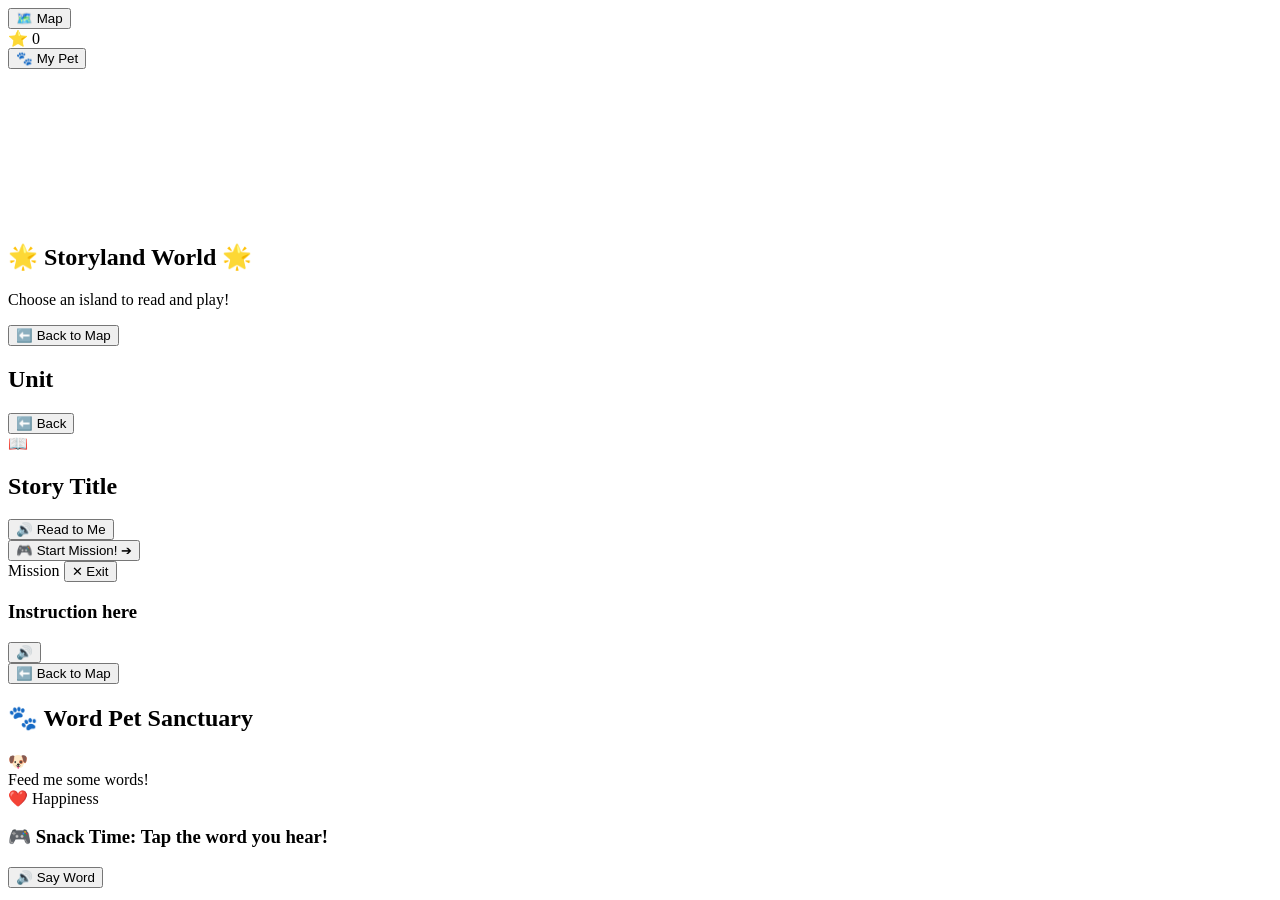
==== reading/index.html @ 29c4f7f6 "Add initial HTML structure for reading app" ====
<!DOCTYPE html>
<html lang="en">
<head>
  <meta charset="UTF-8">
  <meta name="viewport" content="width=device-width, initial-scale=1.0, maximum-scale=1.0, user-scalable=no">
  <title>Fun with Reading - Storyland</title>
  <!-- ฟอนต์สำหรับเด็กประถม: ตัว 'a' และ 'g' หัวกลมเหมือนลายมือโรงเรียน -->
  <link rel="preconnect" href="https://fonts.googleapis.com">
  <link rel="preconnect" href="https://fonts.gstatic.com" crossorigin>
  <link href="https://fonts.googleapis.com/css2?family=Fredoka:wght@400;600;700&display=swap" rel="stylesheet">
  <link rel="stylesheet" href="style.css">
</head>
<body>

  <!-- แถบด้านบนแสดงความคืบหน้า -->
  <header class="top-nav">
    <button id="btnHome" class="nav-btn" onclick="showScreen('worldMapScreen')">🗺️ Map</button>
    <div class="stars-counter">⭐ <span id="totalStars">0</span></div>
    <button id="btnPet" class="nav-btn pet-nav-btn" onclick="openPetMode()">🐾 My Pet</button>
  </header>

  <!-- Canvas สำหรับเอฟเฟกต์พลุกระดาษฉลองชัยชนะ -->
  <canvas id="confettiCanvas"></canvas>

  <main class="app-container">

    <!-- หน้า 1: แผนที่โลก 11 หน่วยการเรียนรู้ (World Map) -->
    <section id="worldMapScreen" class="screen active">
      <div class="header-box">
        <h1>🌟 Storyland World 🌟</h1>
        <p>Choose an island to read and play!</p>
      </div>
      <div class="islands-grid" id="islandsContainer"></div>
    </section>

    <!-- หน้า 2: รายชื่อนิทานในแต่ละหน่วย (Story Selection) -->
    <section id="storySelectScreen" class="screen">
      <button class="back-pill" onclick="showScreen('worldMapScreen')">⬅️ Back to Map</button>
      <h2 id="currentUnitTitle" class="unit-title">Unit</h2>
      <div class="stories-grid" id="storiesContainer"></div>
    </section>

    <!-- หน้า 3: หน้านิทาน + คาราโอเกะอ่านออกเสียง (Story Reader) -->
    <section id="storyReaderScreen" class="screen">
      <button class="back-pill" onclick="showScreen('storySelectScreen')">⬅️ Back</button>
      
      <div class="reader-card">
        <div class="story-illustration" id="storyEmojiHero">📖</div>
        <h2 id="readerTitle">Story Title</h2>
        
        <div class="story-text-container" id="storyLinesBox"></div>

        <div class="audio-controls">
          <button id="btnReadAloud" class="btn-giant play-btn" onclick="readStoryAloud()">
            🔊 Read to Me
          </button>
        </div>

        <button class="btn-giant next-mission-btn" onclick="startMission()">
          🎮 Start Mission! ➔
        </button>
      </div>
    </section>

    <!-- หน้า 4: ลานประลองมินิเกมตามแต่ละหน่วย (Mission Stage) -->
    <section id="gamePlayScreen" class="screen">
      <div class="game-top-bar">
        <span id="gameMissionBadge" class="mission-tag">Mission</span>
        <button class="btn-close" onclick="exitToReader()">✕ Exit</button>
      </div>

      <div class="mission-card" id="missionCard">
        <div class="prompt-box">
          <h3 id="gameInstruction">Instruction here</h3>
          <button class="tts-small-btn" onclick="speakInstruction()">🔊</button>
        </div>

        <!-- กล่องสำหรับโหลดหน้าเกมเพลย์เฉพาะของแต่ละหน่วย -->
        <div id="dynamicGameArea" class="game-playfield"></div>
      </div>
    </section>

    <!-- หน้า 5: โหมดสัตว์เลี้ยงทบทวนคำศัพท์ (Vocab Pet Sanctuary) -->
    <section id="petScreen" class="screen">
      <button class="back-pill" onclick="showScreen('worldMapScreen')">⬅️ Back to Map</button>
      <div class="pet-card">
        <h2>🐾 Word Pet Sanctuary</h2>
        <div class="pet-avatar-stage">
          <div id="petAvatar" class="pet-avatar">🐶</div>
          <div class="pet-bubble" id="petSpeech">Feed me some words!</div>
        </div>

        <div class="pet-stats">
          <div class="stat-bar">
            <span>❤️ Happiness</span>
            <div class="bar-outer"><div id="petHeartBar" class="bar-inner" style="width: 50%;"></div></div>
          </div>
        </div>

        <div class="vocab-game-box">
          <h3>🎮 Snack Time: Tap the word you hear!</h3>
          <button class="btn-speaker" onclick="playVocabAudioPrompt()">🔊 Say Word</button>
          <div class="vocab-bubble-row" id="vocabChoicesBox"></div>
        </div>
      </div>
    </section>

  </main>

  <script src="data.js"></script>
  <script src="app.js"></script>
</body>
</html>
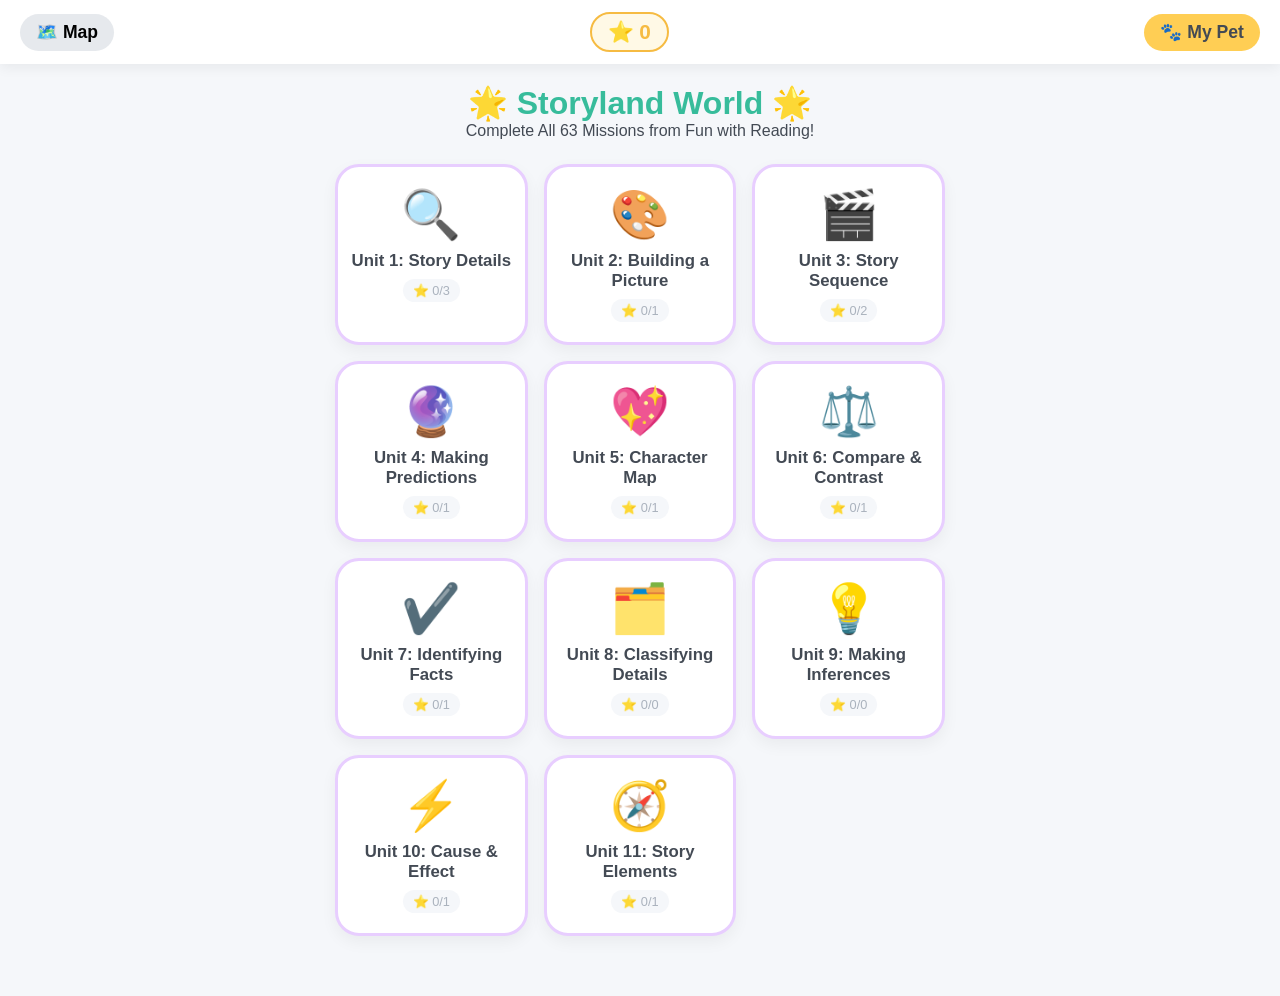
==== commit 7339653b: "Update index.html" ====
--- a/reading/index.html
+++ b/reading/index.html
@@ -2,9 +2,8 @@
 <html lang="en">
 <head>
   <meta charset="UTF-8">
-  <meta name="viewport" content="width=device-width, initial-scale=1.0, maximum-scale=1.0, user-scalable=no">
-  <title>Fun with Reading - Storyland</title>
-  <!-- ฟอนต์สำหรับเด็กประถม: ตัว 'a' และ 'g' หัวกลมเหมือนลายมือโรงเรียน -->
+  <meta name="viewport" content="width=device-width, initial-scale=1.0, maximum-scale=1.0, user-scalable=no, viewport-fit=cover">
+  <title>Fun with Reading - Full Curriculum (63 Stories)</title>
   <link rel="preconnect" href="https://fonts.googleapis.com">
   <link rel="preconnect" href="https://fonts.gstatic.com" crossorigin>
   <link href="https://fonts.googleapis.com/css2?family=Fredoka:wght@400;600;700&display=swap" rel="stylesheet">
@@ -12,35 +11,34 @@
 </head>
 <body>
 
-  <!-- แถบด้านบนแสดงความคืบหน้า -->
+  <!-- แถบนำทางด้านบน -->
   <header class="top-nav">
-    <button id="btnHome" class="nav-btn" onclick="showScreen('worldMapScreen')">🗺️ Map</button>
+    <button class="nav-btn" onclick="showScreen('worldMapScreen')">🗺️ Map</button>
     <div class="stars-counter">⭐ <span id="totalStars">0</span></div>
-    <button id="btnPet" class="nav-btn pet-nav-btn" onclick="openPetMode()">🐾 My Pet</button>
+    <button class="nav-btn pet-nav-btn" onclick="openPetMode()">🐾 My Pet</button>
   </header>
 
-  <!-- Canvas สำหรับเอฟเฟกต์พลุกระดาษฉลองชัยชนะ -->
   <canvas id="confettiCanvas"></canvas>
 
   <main class="app-container">
 
-    <!-- หน้า 1: แผนที่โลก 11 หน่วยการเรียนรู้ (World Map) -->
+    <!-- 1. แผนที่ 11 หน่วยการเรียนรู้ -->
     <section id="worldMapScreen" class="screen active">
       <div class="header-box">
         <h1>🌟 Storyland World 🌟</h1>
-        <p>Choose an island to read and play!</p>
+        <p>Complete All 63 Missions from Fun with Reading!</p>
       </div>
       <div class="islands-grid" id="islandsContainer"></div>
     </section>
 
-    <!-- หน้า 2: รายชื่อนิทานในแต่ละหน่วย (Story Selection) -->
+    <!-- 2. หน้ารายชื่อนิทานในแต่ละหน่วย -->
     <section id="storySelectScreen" class="screen">
       <button class="back-pill" onclick="showScreen('worldMapScreen')">⬅️ Back to Map</button>
       <h2 id="currentUnitTitle" class="unit-title">Unit</h2>
       <div class="stories-grid" id="storiesContainer"></div>
     </section>
 
-    <!-- หน้า 3: หน้านิทาน + คาราโอเกะอ่านออกเสียง (Story Reader) -->
+    <!-- 3. หน้านิทาน + คาราโอเกะ -->
     <section id="storyReaderScreen" class="screen">
       <button class="back-pill" onclick="showScreen('storySelectScreen')">⬅️ Back</button>
       
@@ -51,43 +49,42 @@
         <div class="story-text-container" id="storyLinesBox"></div>
 
         <div class="audio-controls">
-          <button id="btnReadAloud" class="btn-giant play-btn" onclick="readStoryAloud()">
+          <button class="btn-giant play-btn" onclick="readStoryAloud()">
             🔊 Read to Me
           </button>
         </div>
 
-        <button class="btn-giant next-mission-btn" onclick="startMission()">
-          🎮 Start Mission! ➔
+        <button class="btn-giant next-mission-btn" onclick="startStoryMission()">
+          🎮 Play Mission! ➔
         </button>
       </div>
     </section>
 
-    <!-- หน้า 4: ลานประลองมินิเกมตามแต่ละหน่วย (Mission Stage) -->
+    <!-- 4. หน้าทำภารกิจ/มินิเกม -->
     <section id="gamePlayScreen" class="screen">
       <div class="game-top-bar">
-        <span id="gameMissionBadge" class="mission-tag">Mission</span>
-        <button class="btn-close" onclick="exitToReader()">✕ Exit</button>
+        <span id="gameProgressTag" class="mission-tag">Question 1/4</span>
+        <button class="btn-close" onclick="exitToReader()">✕</button>
       </div>
 
-      <div class="mission-card" id="missionCard">
+      <div class="mission-card">
         <div class="prompt-box">
-          <h3 id="gameInstruction">Instruction here</h3>
+          <h3 id="gameInstruction">Instruction</h3>
           <button class="tts-small-btn" onclick="speakInstruction()">🔊</button>
         </div>
 
-        <!-- กล่องสำหรับโหลดหน้าเกมเพลย์เฉพาะของแต่ละหน่วย -->
         <div id="dynamicGameArea" class="game-playfield"></div>
       </div>
     </section>
 
-    <!-- หน้า 5: โหมดสัตว์เลี้ยงทบทวนคำศัพท์ (Vocab Pet Sanctuary) -->
+    <!-- 5. โหมดทบทวนคำศัพท์และให้อาหารสัตว์เลี้ยง -->
     <section id="petScreen" class="screen">
       <button class="back-pill" onclick="showScreen('worldMapScreen')">⬅️ Back to Map</button>
       <div class="pet-card">
         <h2>🐾 Word Pet Sanctuary</h2>
         <div class="pet-avatar-stage">
           <div id="petAvatar" class="pet-avatar">🐶</div>
-          <div class="pet-bubble" id="petSpeech">Feed me some words!</div>
+          <div class="pet-bubble" id="petSpeech">Feed me words!</div>
         </div>
 
         <div class="pet-stats">
@@ -98,7 +95,7 @@
         </div>
 
         <div class="vocab-game-box">
-          <h3>🎮 Snack Time: Tap the word you hear!</h3>
+          <h3>Tap the word you hear!</h3>
           <button class="btn-speaker" onclick="playVocabAudioPrompt()">🔊 Say Word</button>
           <div class="vocab-bubble-row" id="vocabChoicesBox"></div>
         </div>
--- a/reading/style.css
+++ b/reading/style.css
@@ -0,0 +1,415 @@
+:root {
+  --primary: #4A90E2;
+  --success: #48CFAD;
+  --warning: #FFCE54;
+  --danger: #FC6E51;
+  --purple: #AC92EC;
+  --bg: #F5F7FA;
+  --card-bg: #FFFFFF;
+  --font-family: 'Fredoka', 'Quicksand', -apple-system, sans-serif;
+}
+
+* {
+  box-sizing: border-box;
+  margin: 0;
+  padding: 0;
+  -webkit-tap-highlight-color: transparent;
+  user-select: none;
+}
+
+body {
+  font-family: var(--font-family);
+  background: var(--bg);
+  color: #434A54;
+  overflow-x: hidden;
+  padding-bottom: 40px;
+}
+
+/* แถบนำทางด้านบน */
+.top-nav {
+  display: flex;
+  justify-content: space-between;
+  align-items: center;
+  padding: 12px 20px;
+  background: #FFF;
+  box-shadow: 0 4px 12px rgba(0,0,0,0.06);
+  position: sticky;
+  top: 0;
+  z-index: 100;
+}
+
+.nav-btn {
+  background: #E6E9ED;
+  border: none;
+  font-family: inherit;
+  font-size: 1.1rem;
+  font-weight: 600;
+  padding: 8px 16px;
+  border-radius: 20px;
+  cursor: pointer;
+  transition: transform 0.1s;
+}
+.nav-btn:active { transform: scale(0.95); }
+.pet-nav-btn { background: #FFCE54; color: #434A54; }
+
+.stars-counter {
+  font-size: 1.3rem;
+  font-weight: 700;
+  color: #F6BB42;
+  background: #FFF9E6;
+  padding: 6px 16px;
+  border-radius: 20px;
+  border: 2px solid #F6BB42;
+}
+
+/* หน้าจอต่างๆ (SPA Screens) */
+.screen {
+  display: none;
+  padding: 20px;
+  max-width: 650px;
+  margin: 0 auto;
+  animation: fadeIn 0.25s ease-out;
+}
+.screen.active { display: block; }
+
+@keyframes fadeIn {
+  from { opacity: 0; transform: translateY(8px); }
+  to { opacity: 1; transform: translateY(0); }
+}
+
+.header-box { text-align: center; margin-bottom: 24px; }
+.header-box h1 { font-size: 2rem; color: #37BC9B; }
+
+/* แผนที่ 11 ด่าน */
+.islands-grid {
+  display: grid;
+  grid-template-columns: repeat(auto-fill, minmax(160px, 1fr));
+  gap: 16px;
+}
+
+.island-card {
+  background: var(--card-bg);
+  border-radius: 24px;
+  padding: 20px 12px;
+  text-align: center;
+  box-shadow: 0 6px 16px rgba(0,0,0,0.05);
+  cursor: pointer;
+  border: 3px solid transparent;
+  transition: all 0.2s;
+}
+.island-card:active { transform: scale(0.96); }
+.island-card.unlocked { border-color: #E8CEFF; }
+.island-icon { font-size: 3rem; margin-bottom: 8px; }
+.island-title { font-size: 1.05rem; font-weight: 600; color: #434A54; }
+.island-badge {
+  display: inline-block;
+  margin-top: 8px;
+  font-size: 0.8rem;
+  background: #F5F7FA;
+  padding: 4px 10px;
+  border-radius: 12px;
+  color: #AAB2BD;
+}
+
+/* รายการนิทาน */
+.back-pill {
+  background: #E6E9ED;
+  border: none;
+  padding: 8px 16px;
+  border-radius: 16px;
+  font-family: inherit;
+  font-size: 1rem;
+  font-weight: 600;
+  cursor: pointer;
+  margin-bottom: 16px;
+}
+
+.unit-title { font-size: 1.6rem; color: #4A90E2; margin-bottom: 16px; }
+
+.stories-grid { display: flex; flex-direction: column; gap: 12px; }
+.story-row-card {
+  display: flex;
+  align-items: center;
+  background: #FFF;
+  padding: 16px;
+  border-radius: 20px;
+  box-shadow: 0 4px 10px rgba(0,0,0,0.04);
+  cursor: pointer;
+  transition: transform 0.15s;
+}
+.story-row-card:active { transform: scale(0.98); }
+.story-row-card .row-emoji { font-size: 2.2rem; margin-right: 16px; }
+.story-row-card .row-name { font-size: 1.2rem; font-weight: 600; flex: 1; }
+.story-row-card .row-star { font-size: 1.2rem; }
+
+/* หน้านิทานและคาราโอเกะ */
+.reader-card {
+  background: #FFF;
+  border-radius: 28px;
+  padding: 24px 20px;
+  box-shadow: 0 8px 24px rgba(0,0,0,0.06);
+  text-align: center;
+}
+.story-illustration { font-size: 5rem; margin-bottom: 12px; }
+.reader-card h2 { font-size: 1.8rem; margin-bottom: 20px; color: #3BAFDA; }
+
+.story-text-container {
+  background: #FDFBEE;
+  border: 2px dashed #F5D76E;
+  border-radius: 20px;
+  padding: 20px;
+  margin-bottom: 24px;
+  text-align: left;
+}
+.story-line {
+  font-size: 1.45rem;
+  line-height: 2.2rem;
+  margin-bottom: 12px;
+  display: flex;
+  flex-wrap: wrap;
+  align-items: center;
+}
+.word-span {
+  padding: 2px 4px;
+  border-radius: 6px;
+  cursor: pointer;
+  transition: all 0.1s;
+}
+.word-span.speaking {
+  background: #FFCE54;
+  color: #000;
+  transform: scale(1.15);
+  font-weight: 700;
+}
+.line-emoji { margin-left: 8px; font-size: 1.5rem; }
+
+/* ปุ่มคำสั่งขนาดใหญ่ */
+.btn-giant {
+  width: 100%;
+  padding: 16px;
+  border-radius: 20px;
+  font-family: inherit;
+  font-size: 1.3rem;
+  font-weight: 700;
+  border: none;
+  cursor: pointer;
+  box-shadow: 0 6px 0 rgba(0,0,0,0.1);
+  transition: transform 0.1s;
+}
+.btn-giant:active { transform: translateY(4px); box-shadow: none; }
+.play-btn { background: #48CFAD; color: #FFF; margin-bottom: 12px; }
+.next-mission-btn { background: #4A90E2; color: #FFF; }
+
+/* หน้ามินิเกม */
+.game-top-bar {
+  display: flex;
+  justify-content: space-between;
+  align-items: center;
+  margin-bottom: 16px;
+}
+.mission-tag {
+  background: #AC92EC;
+  color: #FFF;
+  padding: 6px 16px;
+  border-radius: 16px;
+  font-weight: 600;
+  font-size: 0.95rem;
+}
+.btn-close {
+  background: #E6E9ED;
+  border: none;
+  font-size: 1.1rem;
+  border-radius: 50%;
+  width: 38px;
+  height: 38px;
+  cursor: pointer;
+}
+
+.mission-card {
+  background: #FFF;
+  border-radius: 28px;
+  padding: 20px;
+  box-shadow: 0 8px 24px rgba(0,0,0,0.06);
+}
+.prompt-box {
+  display: flex;
+  align-items: center;
+  justify-content: space-between;
+  background: #EBF2FA;
+  padding: 14px 18px;
+  border-radius: 18px;
+  margin-bottom: 20px;
+}
+.prompt-box h3 { font-size: 1.25rem; color: #2B5797; }
+.tts-small-btn {
+  background: #FFF;
+  border: none;
+  font-size: 1.3rem;
+  border-radius: 50%;
+  width: 40px;
+  height: 40px;
+  cursor: pointer;
+}
+
+/* การจัดวางกลไกเกมย่อย */
+.game-playfield { min-height: 280px; }
+
+/* ช้อยส์แบบปุ่มขนาดใหญ่ */
+.choice-cards-container {
+  display: flex;
+  flex-direction: column;
+  gap: 14px;
+}
+.tap-card {
+  display: flex;
+  align-items: center;
+  background: #F5F7FA;
+  border: 3px solid #CCD1D9;
+  border-radius: 20px;
+  padding: 16px 20px;
+  font-size: 1.3rem;
+  font-weight: 600;
+  cursor: pointer;
+  transition: all 0.15s;
+}
+.tap-card:active { transform: scale(0.97); }
+.tap-card.correct { background: #E8F8F5; border-color: #37BC9B; color: #16A085; }
+.tap-card.wrong { animation: shake 0.3s; background: #FDEDEC; border-color: #E74C3C; }
+
+@keyframes shake {
+  0%, 100% { transform: translateX(0); }
+  25% { transform: translateX(-8px); }
+  75% { transform: translateX(8px); }
+}
+
+/* ลานม้วนฟิล์ม 1-2-3-4 (Story Sequence) */
+.sequence-slots {
+  display: grid;
+  grid-template-columns: repeat(2, 1fr);
+  gap: 12px;
+  margin-bottom: 20px;
+}
+.seq-box {
+  background: #FDFBEE;
+  border: 2px dashed #F5D76E;
+  border-radius: 18px;
+  padding: 16px;
+  text-align: center;
+  min-height: 100px;
+  cursor: pointer;
+}
+.seq-box.filled { background: #FFF; border-style: solid; border-color: #48CFAD; }
+
+/* เวนน์ไดอะแกรม (Venn Diagram) */
+.venn-container {
+  display: flex;
+  position: relative;
+  height: 180px;
+  margin-bottom: 20px;
+}
+.venn-circle {
+  flex: 1;
+  border: 3px solid #4A90E2;
+  border-radius: 50%;
+  opacity: 0.85;
+  display: flex;
+  flex-direction: column;
+  align-items: center;
+  justify-content: center;
+  font-size: 0.95rem;
+  font-weight: 700;
+  cursor: pointer;
+}
+.venn-left { background: rgba(74, 144, 226, 0.15); margin-right: -40px; }
+.venn-right { background: rgba(246, 187, 66, 0.15); border-color: #F6BB42; margin-left: -40px; }
+.venn-middle {
+  position: absolute;
+  left: 35%;
+  width: 30%;
+  height: 100%;
+  display: flex;
+  align-items: center;
+  justify-content: center;
+  cursor: pointer;
+  z-index: 10;
+  font-weight: 700;
+  color: #37BC9B;
+}
+
+/* ลานสัตว์เลี้ยง (Pet Sanctuary) */
+.pet-card {
+  background: #FFF;
+  border-radius: 28px;
+  padding: 24px;
+  text-align: center;
+  box-shadow: 0 8px 24px rgba(0,0,0,0.06);
+}
+.pet-avatar {
+  font-size: 6rem;
+  margin: 16px 0;
+  display: inline-block;
+  animation: bouncePet 2s infinite ease-in-out;
+}
+@keyframes bouncePet {
+  0%, 100% { transform: translateY(0); }
+  50% { transform: translateY(-12px); }
+}
+.pet-bubble {
+  background: #E6E9ED;
+  display: inline-block;
+  padding: 8px 16px;
+  border-radius: 16px;
+  font-weight: 600;
+  margin-bottom: 20px;
+}
+.bar-outer {
+  background: #CCD1D9;
+  height: 16px;
+  border-radius: 10px;
+  overflow: hidden;
+  margin: 8px 0 24px 0;
+}
+.bar-inner {
+  background: #ED5565;
+  height: 100%;
+  transition: width 0.3s;
+}
+.btn-speaker {
+  background: #48CFAD;
+  color: #FFF;
+  font-size: 1.2rem;
+  font-family: inherit;
+  font-weight: 700;
+  border: none;
+  padding: 12px 24px;
+  border-radius: 20px;
+  cursor: pointer;
+  margin-bottom: 16px;
+}
+.vocab-bubble-row {
+  display: flex;
+  gap: 12px;
+  justify-content: center;
+  flex-wrap: wrap;
+}
+.vocab-bubble {
+  background: #EBF2FA;
+  border: 2px solid #4A90E2;
+  padding: 12px 24px;
+  border-radius: 24px;
+  font-size: 1.3rem;
+  font-weight: 700;
+  cursor: pointer;
+}
+.vocab-bubble:active { transform: scale(0.95); }
+
+/* ผ้าใบพลุกระดาษ */
+#confettiCanvas {
+  position: fixed;
+  top: 0;
+  left: 0;
+  width: 100%;
+  height: 100%;
+  pointer-events: none;
+  z-index: 999;
+}
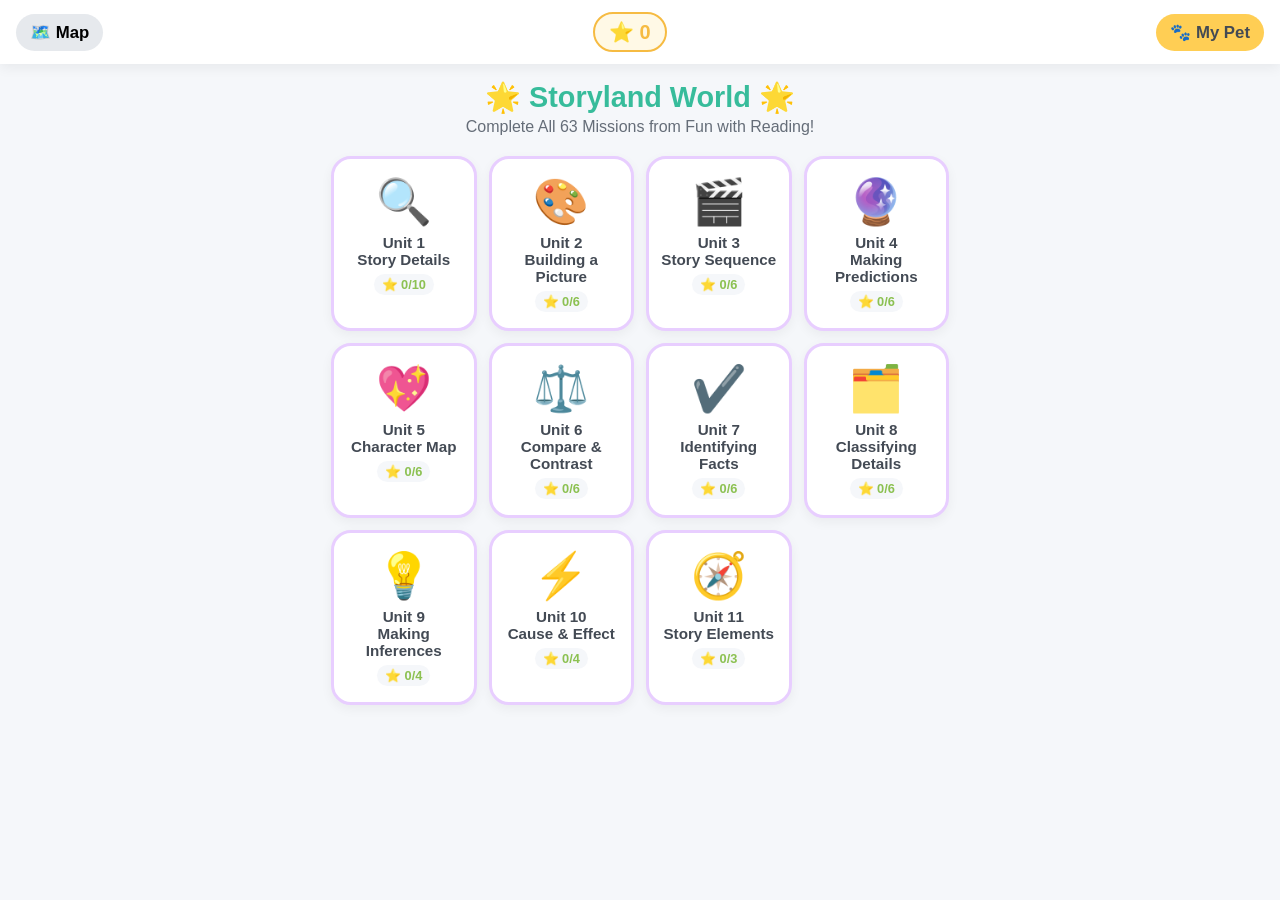
==== commit 9dbaa63e: "Update index.html" ====
--- a/reading/index.html
+++ b/reading/index.html
@@ -38,7 +38,7 @@
       <div class="stories-grid" id="storiesContainer"></div>
     </section>
 
-    <!-- 3. หน้านิทาน + คาราโอเกะ -->
+    <!-- 3. หน้านิทานเต็ม + คาราโอเกะ -->
     <section id="storyReaderScreen" class="screen">
       <button class="back-pill" onclick="showScreen('storySelectScreen')">⬅️ Back</button>
       
@@ -60,13 +60,23 @@
       </div>
     </section>
 
-    <!-- 4. หน้าทำภารกิจ/มินิเกม -->
+    <!-- 4. หน้าทำภารกิจ/มินิเกม (มีเนื้อเรื่องกำกับอยู่ด้านบนเสมอ) -->
     <section id="gamePlayScreen" class="screen">
       <div class="game-top-bar">
         <span id="gameProgressTag" class="mission-tag">Question 1/4</span>
         <button class="btn-close" onclick="exitToReader()">✕</button>
       </div>
 
+      <!-- กล่องเนื้อเรื่องกำกับให้อ่านประกอบโจทย์เสมอ -->
+      <div class="mission-story-banner" id="missionStoryBanner">
+        <div class="banner-header">
+          <span id="missionStoryTitle" class="banner-title">📖 Story</span>
+          <button class="banner-listen-btn" onclick="readMissionStoryAloud()" title="Listen again">🔊 Listen</button>
+        </div>
+        <div class="banner-lines" id="missionStoryLines"></div>
+      </div>
+
+      <!-- การ์ดโจทย์คำถามและตัวเลือก -->
       <div class="mission-card">
         <div class="prompt-box">
           <h3 id="gameInstruction">Instruction</h3>
--- a/reading/style.css
+++ b/reading/style.css
@@ -22,15 +22,14 @@
   background: var(--bg);
   color: #434A54;
   overflow-x: hidden;
-  padding-bottom: 40px;
-}
-
-/* แถบนำทางด้านบน */
+  padding-bottom: max(30px, env(safe-area-inset-bottom));
+}
+
 .top-nav {
   display: flex;
   justify-content: space-between;
   align-items: center;
-  padding: 12px 20px;
+  padding: max(12px, env(safe-area-inset-top)) max(16px, env(safe-area-inset-right)) 12px max(16px, env(safe-area-inset-left));
   background: #FFF;
   box-shadow: 0 4px 12px rgba(0,0,0,0.06);
   position: sticky;
@@ -42,290 +41,267 @@
   background: #E6E9ED;
   border: none;
   font-family: inherit;
-  font-size: 1.1rem;
+  font-size: 1.05rem;
   font-weight: 600;
-  padding: 8px 16px;
+  padding: 8px 14px;
   border-radius: 20px;
   cursor: pointer;
-  transition: transform 0.1s;
-}
-.nav-btn:active { transform: scale(0.95); }
+}
 .pet-nav-btn { background: #FFCE54; color: #434A54; }
 
 .stars-counter {
-  font-size: 1.3rem;
+  font-size: 1.25rem;
   font-weight: 700;
   color: #F6BB42;
   background: #FFF9E6;
-  padding: 6px 16px;
+  padding: 6px 14px;
   border-radius: 20px;
   border: 2px solid #F6BB42;
 }
 
-/* หน้าจอต่างๆ (SPA Screens) */
 .screen {
   display: none;
-  padding: 20px;
+  padding: 16px;
   max-width: 650px;
   margin: 0 auto;
-  animation: fadeIn 0.25s ease-out;
+  animation: fadeIn 0.2s ease-out;
 }
 .screen.active { display: block; }
 
 @keyframes fadeIn {
-  from { opacity: 0; transform: translateY(8px); }
+  from { opacity: 0; transform: translateY(6px); }
   to { opacity: 1; transform: translateY(0); }
 }
 
-.header-box { text-align: center; margin-bottom: 24px; }
-.header-box h1 { font-size: 2rem; color: #37BC9B; }
-
-/* แผนที่ 11 ด่าน */
+.header-box { text-align: center; margin-bottom: 20px; }
+.header-box h1 { font-size: 1.8rem; color: #37BC9B; }
+.header-box p { font-size: 1rem; color: #656D78; margin-top: 4px; }
+
 .islands-grid {
   display: grid;
-  grid-template-columns: repeat(auto-fill, minmax(160px, 1fr));
-  gap: 16px;
+  grid-template-columns: repeat(auto-fill, minmax(135px, 1fr));
+  gap: 12px;
 }
 
 .island-card {
   background: var(--card-bg);
-  border-radius: 24px;
-  padding: 20px 12px;
+  border-radius: 20px;
+  padding: 16px 10px;
   text-align: center;
-  box-shadow: 0 6px 16px rgba(0,0,0,0.05);
-  cursor: pointer;
-  border: 3px solid transparent;
-  transition: all 0.2s;
+  box-shadow: 0 4px 12px rgba(0,0,0,0.05);
+  cursor: pointer;
+  border: 3px solid #E8CEFF;
+  transition: transform 0.15s;
 }
 .island-card:active { transform: scale(0.96); }
-.island-card.unlocked { border-color: #E8CEFF; }
-.island-icon { font-size: 3rem; margin-bottom: 8px; }
-.island-title { font-size: 1.05rem; font-weight: 600; color: #434A54; }
+.island-icon { font-size: 2.8rem; margin-bottom: 6px; }
+.island-title { font-size: 0.95rem; font-weight: 600; }
 .island-badge {
   display: inline-block;
-  margin-top: 8px;
+  margin-top: 6px;
   font-size: 0.8rem;
   background: #F5F7FA;
-  padding: 4px 10px;
+  padding: 3px 8px;
   border-radius: 12px;
-  color: #AAB2BD;
-}
-
-/* รายการนิทาน */
+  color: #8CC152;
+  font-weight: 700;
+}
+
 .back-pill {
   background: #E6E9ED;
   border: none;
-  padding: 8px 16px;
-  border-radius: 16px;
+  padding: 8px 14px;
+  border-radius: 14px;
   font-family: inherit;
-  font-size: 1rem;
+  font-size: 0.95rem;
   font-weight: 600;
   cursor: pointer;
-  margin-bottom: 16px;
-}
-
-.unit-title { font-size: 1.6rem; color: #4A90E2; margin-bottom: 16px; }
-
-.stories-grid { display: flex; flex-direction: column; gap: 12px; }
+  margin-bottom: 12px;
+}
+
+.unit-title { font-size: 1.5rem; color: #4A90E2; margin-bottom: 14px; }
+
+.stories-grid { display: flex; flex-direction: column; gap: 10px; }
 .story-row-card {
   display: flex;
   align-items: center;
   background: #FFF;
-  padding: 16px;
-  border-radius: 20px;
+  padding: 14px 16px;
+  border-radius: 18px;
   box-shadow: 0 4px 10px rgba(0,0,0,0.04);
   cursor: pointer;
-  transition: transform 0.15s;
 }
 .story-row-card:active { transform: scale(0.98); }
-.story-row-card .row-emoji { font-size: 2.2rem; margin-right: 16px; }
-.story-row-card .row-name { font-size: 1.2rem; font-weight: 600; flex: 1; }
+.story-row-card .row-emoji { font-size: 2rem; margin-right: 14px; }
+.story-row-card .row-name { font-size: 1.15rem; font-weight: 600; flex: 1; }
 .story-row-card .row-star { font-size: 1.2rem; }
 
-/* หน้านิทานและคาราโอเกะ */
 .reader-card {
   background: #FFF;
-  border-radius: 28px;
-  padding: 24px 20px;
-  box-shadow: 0 8px 24px rgba(0,0,0,0.06);
+  border-radius: 24px;
+  padding: 20px 16px;
+  box-shadow: 0 6px 20px rgba(0,0,0,0.06);
   text-align: center;
 }
-.story-illustration { font-size: 5rem; margin-bottom: 12px; }
-.reader-card h2 { font-size: 1.8rem; margin-bottom: 20px; color: #3BAFDA; }
+.story-illustration { font-size: 4.5rem; margin-bottom: 8px; }
+.reader-card h2 { font-size: 1.6rem; margin-bottom: 16px; color: #3BAFDA; }
 
 .story-text-container {
-  background: #FDFBEE;
-  border: 2px dashed #F5D76E;
-  border-radius: 20px;
-  padding: 20px;
-  margin-bottom: 24px;
-  text-align: left;
-}
-.story-line {
-  font-size: 1.45rem;
-  line-height: 2.2rem;
-  margin-bottom: 12px;
-  display: flex;
-  flex-wrap: wrap;
-  align-items: center;
-}
-.word-span {
-  padding: 2px 4px;
-  border-radius: 6px;
-  cursor: pointer;
-  transition: all 0.1s;
-}
-.word-span.speaking {
-  background: #FFCE54;
-  color: #000;
-  transform: scale(1.15);
-  font-weight: 700;
-}
-.line-emoji { margin-left: 8px; font-size: 1.5rem; }
-
-/* ปุ่มคำสั่งขนาดใหญ่ */
-.btn-giant {
-  width: 100%;
-  padding: 16px;
-  border-radius: 20px;
-  font-family: inherit;
-  font-size: 1.3rem;
-  font-weight: 700;
-  border: none;
-  cursor: pointer;
-  box-shadow: 0 6px 0 rgba(0,0,0,0.1);
-  transition: transform 0.1s;
-}
-.btn-giant:active { transform: translateY(4px); box-shadow: none; }
-.play-btn { background: #48CFAD; color: #FFF; margin-bottom: 12px; }
-.next-mission-btn { background: #4A90E2; color: #FFF; }
-
-/* หน้ามินิเกม */
-.game-top-bar {
-  display: flex;
-  justify-content: space-between;
-  align-items: center;
-  margin-bottom: 16px;
-}
-.mission-tag {
-  background: #AC92EC;
-  color: #FFF;
-  padding: 6px 16px;
-  border-radius: 16px;
-  font-weight: 600;
-  font-size: 0.95rem;
-}
-.btn-close {
-  background: #E6E9ED;
-  border: none;
-  font-size: 1.1rem;
-  border-radius: 50%;
-  width: 38px;
-  height: 38px;
-  cursor: pointer;
-}
-
-.mission-card {
-  background: #FFF;
-  border-radius: 28px;
-  padding: 20px;
-  box-shadow: 0 8px 24px rgba(0,0,0,0.06);
-}
-.prompt-box {
-  display: flex;
-  align-items: center;
-  justify-content: space-between;
-  background: #EBF2FA;
-  padding: 14px 18px;
-  border-radius: 18px;
-  margin-bottom: 20px;
-}
-.prompt-box h3 { font-size: 1.25rem; color: #2B5797; }
-.tts-small-btn {
-  background: #FFF;
-  border: none;
-  font-size: 1.3rem;
-  border-radius: 50%;
-  width: 40px;
-  height: 40px;
-  cursor: pointer;
-}
-
-/* การจัดวางกลไกเกมย่อย */
-.game-playfield { min-height: 280px; }
-
-/* ช้อยส์แบบปุ่มขนาดใหญ่ */
-.choice-cards-container {
-  display: flex;
-  flex-direction: column;
-  gap: 14px;
-}
-.tap-card {
-  display: flex;
-  align-items: center;
-  background: #F5F7FA;
-  border: 3px solid #CCD1D9;
-  border-radius: 20px;
-  padding: 16px 20px;
-  font-size: 1.3rem;
-  font-weight: 600;
-  cursor: pointer;
-  transition: all 0.15s;
-}
-.tap-card:active { transform: scale(0.97); }
-.tap-card.correct { background: #E8F8F5; border-color: #37BC9B; color: #16A085; }
-.tap-card.wrong { animation: shake 0.3s; background: #FDEDEC; border-color: #E74C3C; }
-
-@keyframes shake {
-  0%, 100% { transform: translateX(0); }
-  25% { transform: translateX(-8px); }
-  75% { transform: translateX(8px); }
-}
-
-/* ลานม้วนฟิล์ม 1-2-3-4 (Story Sequence) */
-.sequence-slots {
-  display: grid;
-  grid-template-columns: repeat(2, 1fr);
-  gap: 12px;
-  margin-bottom: 20px;
-}
-.seq-box {
   background: #FDFBEE;
   border: 2px dashed #F5D76E;
   border-radius: 18px;
   padding: 16px;
+  margin-bottom: 20px;
+  text-align: left;
+}
+.story-line {
+  font-size: 1.35rem;
+  line-height: 2.1rem;
+  margin-bottom: 10px;
+  display: flex;
+  flex-wrap: wrap;
+  align-items: center;
+}
+.word-span {
+  padding: 2px 4px;
+  border-radius: 6px;
+  cursor: pointer;
+}
+.word-span.speaking {
+  background: #FFCE54;
+  color: #000;
+  transform: scale(1.1);
+  font-weight: 700;
+}
+.line-emoji { margin-left: 6px; font-size: 1.4rem; }
+
+.btn-giant {
+  width: 100%;
+  padding: 15px;
+  border-radius: 18px;
+  font-family: inherit;
+  font-size: 1.25rem;
+  font-weight: 700;
+  border: none;
+  cursor: pointer;
+  box-shadow: 0 5px 0 rgba(0,0,0,0.1);
+}
+.btn-giant:active { transform: translateY(4px); box-shadow: none; }
+.play-btn { background: #48CFAD; color: #FFF; margin-bottom: 12px; }
+.next-mission-btn { background: #4A90E2; color: #FFF; }
+
+.game-top-bar {
+  display: flex;
+  justify-content: space-between;
+  align-items: center;
+  margin-bottom: 12px;
+}
+.mission-tag {
+  background: #AC92EC;
+  color: #FFF;
+  padding: 5px 14px;
+  border-radius: 14px;
+  font-weight: 600;
+}
+.btn-close {
+  background: #E6E9ED;
+  border: none;
+  font-size: 1.1rem;
+  border-radius: 50%;
+  width: 36px;
+  height: 36px;
+  cursor: pointer;
+}
+
+.mission-card {
+  background: #FFF;
+  border-radius: 24px;
+  padding: 18px;
+  box-shadow: 0 6px 20px rgba(0,0,0,0.06);
+}
+.prompt-box {
+  display: flex;
+  align-items: center;
+  justify-content: space-between;
+  background: #EBF2FA;
+  padding: 12px 16px;
+  border-radius: 16px;
+  margin-bottom: 16px;
+}
+.prompt-box h3 { font-size: 1.2rem; color: #2B5797; }
+.tts-small-btn {
+  background: #FFF;
+  border: none;
+  font-size: 1.2rem;
+  border-radius: 50%;
+  width: 36px;
+  height: 36px;
+  cursor: pointer;
+}
+
+.choice-cards-container {
+  display: flex;
+  flex-direction: column;
+  gap: 12px;
+}
+.tap-card {
+  background: #F5F7FA;
+  border: 3px solid #CCD1D9;
+  border-radius: 18px;
+  padding: 15px 18px;
+  font-size: 1.25rem;
+  font-weight: 600;
+  cursor: pointer;
+}
+.tap-card:active { transform: scale(0.97); }
+.tap-card.correct { background: #E8F8F5; border-color: #37BC9B; color: #16A085; }
+.tap-card.wrong { animation: shake 0.3s; background: #FDEDEC; border-color: #E74C3C; }
+
+@keyframes shake {
+  0%, 100% { transform: translateX(0); }
+  25% { transform: translateX(-6px); }
+  75% { transform: translateX(6px); }
+}
+
+.sequence-slots {
+  display: grid;
+  grid-template-columns: repeat(2, 1fr);
+  gap: 10px;
+}
+.seq-box {
+  background: #FDFBEE;
+  border: 2px dashed #F5D76E;
+  border-radius: 16px;
+  padding: 14px;
   text-align: center;
-  min-height: 100px;
-  cursor: pointer;
-}
-.seq-box.filled { background: #FFF; border-style: solid; border-color: #48CFAD; }
-
-/* เวนน์ไดอะแกรม (Venn Diagram) */
+  min-height: 90px;
+  font-size: 1.1rem;
+  cursor: pointer;
+}
+.seq-box.filled { background: #E8F8F5; border: 2px solid #37BC9B; }
+
 .venn-container {
   display: flex;
   position: relative;
-  height: 180px;
-  margin-bottom: 20px;
+  height: 160px;
+  margin: 10px 0;
 }
 .venn-circle {
   flex: 1;
   border: 3px solid #4A90E2;
   border-radius: 50%;
-  opacity: 0.85;
-  display: flex;
-  flex-direction: column;
+  display: flex;
   align-items: center;
   justify-content: center;
-  font-size: 0.95rem;
-  font-weight: 700;
-  cursor: pointer;
-}
-.venn-left { background: rgba(74, 144, 226, 0.15); margin-right: -40px; }
-.venn-right { background: rgba(246, 187, 66, 0.15); border-color: #F6BB42; margin-left: -40px; }
+  font-weight: 700;
+  cursor: pointer;
+}
+.venn-left { background: rgba(74, 144, 226, 0.15); margin-right: -35px; }
+.venn-right { background: rgba(246, 187, 66, 0.15); border-color: #F6BB42; margin-left: -35px; }
 .venn-middle {
   position: absolute;
-  left: 35%;
-  width: 30%;
+  left: 33%;
+  width: 34%;
   height: 100%;
   display: flex;
   align-items: center;
@@ -336,80 +312,25 @@
   color: #37BC9B;
 }
 
-/* ลานสัตว์เลี้ยง (Pet Sanctuary) */
 .pet-card {
   background: #FFF;
-  border-radius: 28px;
-  padding: 24px;
+  border-radius: 24px;
+  padding: 20px;
   text-align: center;
-  box-shadow: 0 8px 24px rgba(0,0,0,0.06);
-}
-.pet-avatar {
-  font-size: 6rem;
-  margin: 16px 0;
-  display: inline-block;
-  animation: bouncePet 2s infinite ease-in-out;
-}
-@keyframes bouncePet {
-  0%, 100% { transform: translateY(0); }
-  50% { transform: translateY(-12px); }
-}
-.pet-bubble {
-  background: #E6E9ED;
-  display: inline-block;
-  padding: 8px 16px;
-  border-radius: 16px;
-  font-weight: 600;
-  margin-bottom: 20px;
-}
-.bar-outer {
-  background: #CCD1D9;
-  height: 16px;
-  border-radius: 10px;
-  overflow: hidden;
-  margin: 8px 0 24px 0;
-}
-.bar-inner {
-  background: #ED5565;
-  height: 100%;
-  transition: width 0.3s;
-}
-.btn-speaker {
-  background: #48CFAD;
-  color: #FFF;
-  font-size: 1.2rem;
-  font-family: inherit;
-  font-weight: 700;
-  border: none;
-  padding: 12px 24px;
-  border-radius: 20px;
-  cursor: pointer;
-  margin-bottom: 16px;
-}
-.vocab-bubble-row {
-  display: flex;
-  gap: 12px;
-  justify-content: center;
-  flex-wrap: wrap;
-}
-.vocab-bubble {
-  background: #EBF2FA;
-  border: 2px solid #4A90E2;
-  padding: 12px 24px;
-  border-radius: 24px;
-  font-size: 1.3rem;
-  font-weight: 700;
-  cursor: pointer;
-}
-.vocab-bubble:active { transform: scale(0.95); }
-
-/* ผ้าใบพลุกระดาษ */
+}
+.pet-avatar { font-size: 5.5rem; margin: 12px 0; animation: bouncePet 2s infinite ease-in-out; }
+@keyframes bouncePet { 0%, 100% { transform: translateY(0); } 50% { transform: translateY(-10px); } }
+.pet-bubble { background: #E6E9ED; display: inline-block; padding: 6px 14px; border-radius: 14px; font-weight: 600; margin-bottom: 16px; }
+.bar-outer { background: #CCD1D9; height: 14px; border-radius: 10px; overflow: hidden; margin: 6px 0 20px 0; }
+.bar-inner { background: #ED5565; height: 100%; transition: width 0.3s; }
+.btn-speaker { background: #48CFAD; color: #FFF; font-size: 1.15rem; font-family: inherit; font-weight: 700; border: none; padding: 10px 20px; border-radius: 18px; cursor: pointer; margin-bottom: 14px; }
+.vocab-bubble-row { display: flex; gap: 10px; justify-content: center; flex-wrap: wrap; }
+.vocab-bubble { background: #EBF2FA; border: 2px solid #4A90E2; padding: 10px 20px; border-radius: 20px; font-size: 1.2rem; font-weight: 700; cursor: pointer; }
+
 #confettiCanvas {
   position: fixed;
-  top: 0;
-  left: 0;
-  width: 100%;
-  height: 100%;
+  top: 0; left: 0;
+  width: 100%; height: 100%;
   pointer-events: none;
   z-index: 999;
 }
